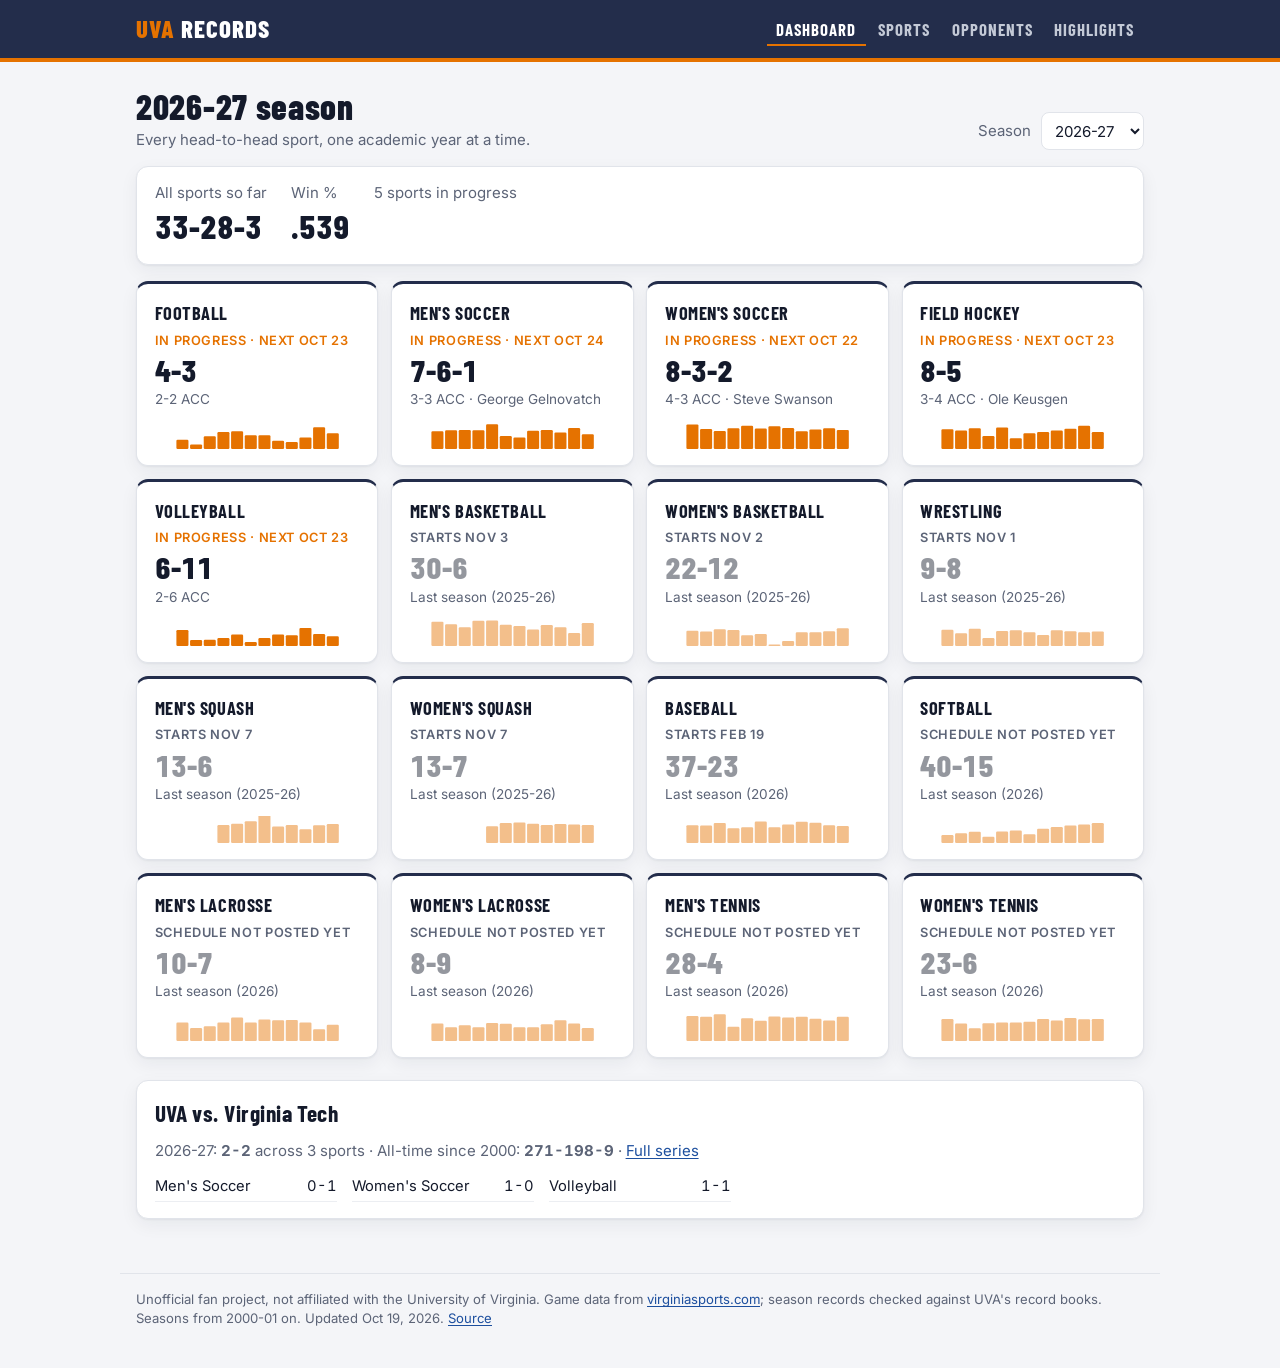
==== index.html @ dff59409 "feat(site): add dashboard, sport, opponent pages Static pages in the h2h pattern: no build step, han" ====
<!DOCTYPE html>
<html lang="en">
<head>
<meta charset="UTF-8">
<meta name="viewport" content="width=device-width, initial-scale=1">
<title>UVA Records</title>
<meta name="description" content="Every UVA head-to-head sport's record, season by season and game by game, since 2000-01.">
<link rel="preconnect" href="https://fonts.googleapis.com">
<link rel="preconnect" href="https://fonts.gstatic.com" crossorigin>
<link rel="stylesheet" href="https://fonts.googleapis.com/css2?family=Barlow+Condensed:wght@600;700;800&family=Inter:wght@400;500;600;700&display=swap">
<link rel="stylesheet" href="style.css">
</head>
<body>
<header class="topbar" id="topbar"></header>

<main class="wrap">
  <div class="page-head">
    <div>
      <h1 id="title">UVA Records</h1>
      <p class="sub" id="subtitle">Every head-to-head sport, one academic year at a time.</p>
    </div>
    <div class="controls">
      <label for="year" class="muted">Season</label>
      <select id="year"></select>
    </div>
  </div>

  <div id="content"><p class="skeleton">Loading&hellip;</p></div>
</main>

<footer id="footer"></footer>

<script src="common.js"></script>
<script>
renderChrome("index.html");
renderFooter();

async function init() {
  const content = document.getElementById("content");
  try {
    const [meta, seasons, opponents] = await Promise.all([loadMeta(), loadJSON("seasons.json"), loadJSON("opponents.json")]);
    const yearSel = document.getElementById("year");
    for (let y = meta.current; y >= 2000; y--) yearSel.add(new Option(academicLabel(y), y));
    const asked = Number(params().get("year"));
    yearSel.value = asked >= 2000 && asked <= meta.current ? asked : meta.current;
    yearSel.addEventListener("change", () => {
      history.replaceState(null, "", yearSel.value == meta.current ? "index.html" : `?year=${yearSel.value}`);
      render(meta, seasons, opponents, Number(yearSel.value));
    });
    render(meta, seasons, opponents, Number(yearSel.value));
  } catch (err) {
    showError(content, err);
  }
}

function render(meta, seasons, opponents, year) {
  const live = year === meta.current;
  document.getElementById("title").textContent = `${academicLabel(year)} season`;
  let total = { w: 0, l: 0, t: 0 }, inProgress = 0, marks = false;
  const cards = meta.sports.map(sport => {
    const rows = seasons[sport.slug] || [];
    const row = rows.find(r => r.start === year);
    const prev = rows.find(r => r.start === year - 1);
    // No row: either no team that year, or (this year) the schedule isn't posted yet.
    if (!row && !(live && prev)) return "";
    const href = `sport.html?s=${sport.slug}${row ? `&season=${encodeURIComponent(row.season)}` : ""}`;
    const started = row && (row.listed > 0 || games(row.record) > 0);
    if (!started) {
      // Not started yet: first game date, and last season's record, greyed out.
      return `<a class="card sport-card waiting" href="${href}">
        <span class="name">${esc(sport.name)}</span>
        <span class="state">${row && row.first ? `Starts ${fmtDate(row.first, false)}` : "Schedule not posted yet"}</span>
        <span class="rec num">${prev ? fmtRec(prev.record) : "&mdash;"}</span>
        <span class="meta">${prev ? `Last season (${esc(prev.season)})` : "First season"}</span>
        ${sparkline(rows, year - 1)}</a>`;
    }
    total = addRec(total, row.record);
    const going = live && row.upcoming > 0;
    if (going) inProgress++;
    if (row.status === "incomplete") marks = true;
    const state = going
      ? `<span class="state live">In progress${row.next ? ` &middot; next ${fmtDate(row.next, false)}` : ""}</span>`
      : `<span class="state">Final</span>`;
    const post = postText(row.post);
    return `<a class="card sport-card" href="${href}">
      <span class="name">${esc(sport.name)}</span>
      ${state}
      <span class="rec num">${fmtRec(row.record)}${seasonMark(row)}</span>
      <span class="meta">${games(row.conf) ? `${fmtRec(row.conf)} ACC` : ""}${row.coach ? ` &middot; ${esc(row.coach)}` : ""}</span>
      ${post ? `<span class="meta">${esc(post)}</span>` : ""}
      ${sparkline(rows, year)}</a>`;
  }).join("");

  const vt = opponents.find(o => o.slug === meta.rival_slug);
  const vtYear = (vt && vt.by_year && vt.by_year[year]) || {};
  let vtTotal = { w: 0, l: 0, t: 0 };
  const vtRows = Object.entries(vtYear).map(([slug, r]) => {
    vtTotal = addRec(vtTotal, r);
    return `<div><span>${esc(meta.bySlug[slug].name)}</span><span class="num">${fmtRec(r)}</span></div>`;
  }).join("");

  document.getElementById("content").innerHTML = `
    <div class="card total">
      <div><div class="muted">All sports${inProgress ? " so far" : ""}</div><div class="big num">${fmtRec(total)}</div></div>
      <div><div class="muted">Win %</div><div class="big num">${fmtPct(pctOf(total))}</div></div>
      ${inProgress ? `<div class="muted">${inProgress} sport${inProgress > 1 ? "s" : ""} in progress</div>` : ""}
    </div>
    <div class="grid">${cards}</div>
    ${marks ? `<div class="footnotes"><p>&dagger; UVA's site is missing games for this season. The record shown is official; the game list is partial.</p></div>` : ""}
    <section class="section card">
      <h2>UVA vs. Virginia Tech</h2>
      <p class="sub">${vtRows ? `${academicLabel(year)}: <strong class="num">${fmtRec(vtTotal)}</strong> across ${Object.keys(vtYear).length} sport${Object.keys(vtYear).length > 1 ? "s" : ""}` : `No games against Virginia Tech yet in ${academicLabel(year)}.`}
        &middot; All-time since 2000: <strong class="num">${fmtRec(vt.record)}</strong>
        &middot; <a href="opponents.html?o=${meta.rival_slug}">Full series</a></p>
      ${vtRows ? `<div class="rival">${vtRows}</div>` : ""}
    </section>`;
}

init();
</script>
</body>
</html>
---- style.css ----
/* Shared styles for every page. UVA navy and orange on a light layout, with a
   dark theme chosen from the system setting. */

:root {
  color-scheme: light dark;
  --bg: #f4f5f8;
  --surface: #ffffff;
  --surface-2: #f7f8fa;
  --fg: #141a2b;
  --muted: #5c6477;
  --faint: #8a91a1;
  --border: #e1e4ea;
  --grid: #eceef2;
  --shadow: 0 1px 2px rgba(20, 26, 43, .05), 0 6px 18px rgba(20, 26, 43, .06);
  --navy: #232d4b;
  --orange: #e57200;
  --chart: #e57200;        /* validated: OKLCH L in band, >= 3:1 on the surface */
  --link: #1d4f9e;
  --win: #1d7a48;
  --loss: #b42318;
  --tie: #6b7280;
  --display: "Barlow Condensed", "Arial Narrow", "Helvetica Neue", sans-serif;
  --body: "Inter", -apple-system, BlinkMacSystemFont, "Segoe UI", Roboto, sans-serif;
  --radius: 12px;
}

@media (prefers-color-scheme: dark) {
  :root {
    --bg: #0d111c;
    --surface: #161b29;
    --surface-2: #1b2132;
    --fg: #e8ebf2;
    --muted: #a0a8b9;
    --faint: #737b8d;
    --border: #2a3144;
    --grid: #232a3b;
    --shadow: 0 1px 2px rgba(0, 0, 0, .4), 0 8px 22px rgba(0, 0, 0, .35);
    --chart: #e06e00;      /* re-stepped for the dark surface, validated separately */
    --link: #f5a04a;
    --win: #4cc38a;
    --loss: #ff7a6b;
    --tie: #9aa1ae;
  }
}

* { box-sizing: border-box; }
[hidden] { display: none !important; }
html { -webkit-text-size-adjust: 100%; }
body {
  margin: 0;
  background: var(--bg);
  color: var(--fg);
  font-family: var(--body);
  font-size: 15px;
  line-height: 1.45;
}
a { color: var(--link); text-underline-offset: 2px; }
.wrap { max-width: 1040px; margin: 0 auto; padding: 0 16px; }
.num { font-variant-numeric: tabular-nums; }
.muted { color: var(--muted); }

/* ---- Top bar ---- */
.topbar { background: var(--navy); border-bottom: 4px solid var(--orange); }
.topbar .wrap { display: flex; align-items: center; justify-content: space-between; gap: 1rem; min-height: 58px; flex-wrap: wrap; }
.wordmark {
  font-family: var(--display);
  font-weight: 800;
  font-size: 1.55rem;
  letter-spacing: .04em;
  text-transform: uppercase;
  color: #fff;
  text-decoration: none;
}
.wordmark span { color: var(--orange); }
.tabs { display: flex; gap: .15rem; flex-wrap: wrap; }
.tabs a {
  font-family: var(--display);
  font-weight: 700;
  font-size: 1.05rem;
  letter-spacing: .06em;
  text-transform: uppercase;
  color: #c3c9d6;
  text-decoration: none;
  padding: .3rem .6rem;
  border-radius: 8px;
}
.tabs a:hover { color: #fff; background: rgba(255, 255, 255, .08); }
.tabs a[aria-current="page"] { color: #fff; box-shadow: inset 0 -2px 0 var(--orange); border-radius: 0; }

/* ---- Page header ---- */
.page-head { display: flex; align-items: flex-end; justify-content: space-between; gap: 1rem; flex-wrap: wrap; margin: 1.6rem 0 1rem; }
h1, h2, h3 { font-family: var(--display); letter-spacing: .02em; margin: 0; }
h1 { font-size: 2.2rem; font-weight: 800; line-height: 1.05; }
h2 { font-size: 1.45rem; font-weight: 700; }
h3 { font-size: 1.15rem; font-weight: 700; }
.sub { color: var(--muted); margin: .25rem 0 0; }
.controls { display: flex; gap: .6rem; align-items: center; flex-wrap: wrap; }
select, input[type="search"] {
  font: inherit;
  color: var(--fg);
  background: var(--surface);
  border: 1px solid var(--border);
  border-radius: 8px;
  padding: .45rem .6rem;
  min-height: 38px;
}
input[type="search"] { width: min(100%, 320px); }
label.check { display: inline-flex; gap: .4rem; align-items: center; color: var(--muted); font-size: .9rem; }

/* ---- Cards ---- */
.card {
  background: var(--surface);
  border: 1px solid var(--border);
  border-radius: var(--radius);
  box-shadow: var(--shadow);
  padding: 1rem 1.1rem;
}
.section { margin: 1.4rem 0; }
.section > h2 { margin-bottom: .6rem; }

.total {
  display: flex; gap: 1.5rem; align-items: baseline; flex-wrap: wrap;
  padding: .9rem 1.1rem; margin-bottom: 1rem;
}
.total .big { font-family: var(--display); font-size: 2rem; font-weight: 800; }

/* ---- Dashboard sport cards ---- */
.grid { display: grid; grid-template-columns: repeat(auto-fill, minmax(230px, 1fr)); gap: .8rem; }
.sport-card { display: flex; flex-direction: column; gap: .3rem; text-decoration: none; color: inherit; border-top: 3px solid var(--navy); }
.sport-card:hover { border-color: var(--orange); }
.sport-card .name { font-family: var(--display); font-weight: 700; font-size: 1.15rem; letter-spacing: .03em; text-transform: uppercase; }
.sport-card .rec { font-family: var(--display); font-weight: 800; font-size: 1.9rem; line-height: 1; }
.sport-card .meta { color: var(--muted); font-size: .85rem; }
.sport-card .state { font-size: .8rem; font-weight: 600; color: var(--muted); text-transform: uppercase; letter-spacing: .05em; }
.sport-card .state.live { color: var(--orange); }
.sport-card.waiting .rec, .sport-card.waiting .spark { opacity: .45; }
.spark { display: block; margin-top: auto; padding-top: .4rem; }
.spark rect { fill: var(--chart); }
.spark rect.dim { fill: var(--faint); opacity: .45; }

/* ---- Rivalry panel ---- */
.rival { display: grid; grid-template-columns: repeat(auto-fill, minmax(150px, 1fr)); gap: .4rem .9rem; margin-top: .6rem; }
.rival div { display: flex; justify-content: space-between; gap: .5rem; border-bottom: 1px solid var(--grid); padding: .25rem 0; font-size: .92rem; }

/* ---- Tables ---- */
.table-wrap { overflow-x: auto; -webkit-overflow-scrolling: touch; }
table { width: 100%; border-collapse: collapse; font-size: .92rem; }
th, td { text-align: left; padding: .45rem .55rem; border-bottom: 1px solid var(--grid); white-space: nowrap; }
th { font-size: .75rem; text-transform: uppercase; letter-spacing: .06em; color: var(--muted); font-weight: 600; }
td.wrap-ok { white-space: normal; min-width: 10rem; }
tr.season-row { cursor: pointer; }
tr.season-row:hover td { background: var(--surface-2); }
tr.season-row td:first-child::before { content: "\25B8"; display: inline-block; width: 1rem; color: var(--faint); }
tr.season-row.open td:first-child::before { content: "\25BE"; color: var(--orange); }
tr.season-row:focus-visible { outline: 2px solid var(--orange); outline-offset: -2px; }
tr.games-row > td { padding: 0 0 .8rem 1rem; background: var(--surface-2); white-space: normal; }
tr.games-row table { font-size: .87rem; }
tr.hl td { background: rgba(229, 114, 0, .09); }
.res { font-weight: 700; display: inline-block; min-width: 1.1rem; }
.res.W { color: var(--win); }
.res.L { color: var(--loss); }
.res.T { color: var(--tie); }
.tag { display: inline-block; font-size: .72rem; font-weight: 600; padding: .05rem .4rem; border-radius: 999px; background: var(--surface-2); border: 1px solid var(--border); color: var(--muted); margin-left: .3rem; }
.tag.post { color: var(--orange); border-color: rgba(229, 114, 0, .45); }
.exh td { color: var(--faint); }
.mark { color: var(--orange); font-weight: 700; margin-left: .15rem; }
.footnotes { color: var(--muted); font-size: .85rem; margin: .6rem 0 0; }
.footnotes p { margin: .2rem 0; }
.note-box { border-left: 3px solid var(--orange); padding: .5rem .8rem; background: var(--surface); color: var(--muted); font-size: .9rem; margin: .8rem 0; border-radius: 0 8px 8px 0; }

/* ---- Charts ---- */
.chart { width: 100%; height: auto; display: block; }
.chart .grid line { stroke: var(--grid); stroke-width: 1; }
.chart .axis text { fill: var(--muted); font-size: 11px; font-family: var(--body); }
.chart .bar { fill: var(--chart); cursor: pointer; }
.chart .bar.part { fill: var(--faint); }
.chart a:focus-visible .bar, .chart .bar:hover { fill: var(--navy); }
@media (prefers-color-scheme: dark) { .chart a:focus-visible .bar, .chart .bar:hover { fill: var(--link); } }
.chart .half { stroke: var(--faint); stroke-width: 1; }

/* ---- Highlights ---- */
.hl-grid { display: grid; grid-template-columns: repeat(auto-fill, minmax(300px, 1fr)); gap: .8rem; }
.hl-grid ol { margin: .4rem 0 0; padding-left: 1.3rem; }
.hl-grid li { margin: .2rem 0; }

/* ---- Footer ---- */
footer { color: var(--muted); font-size: .82rem; padding: 2rem 0 2.5rem; }
footer .wrap { border-top: 1px solid var(--border); padding-top: 1rem; }

.skeleton { color: var(--faint); padding: 2rem 0; }
.error { color: var(--loss); }

@media (max-width: 560px) {
  h1 { font-size: 1.8rem; }
  .sport-card .rec { font-size: 1.6rem; }
  th, td { padding: .4rem .4rem; }
  .hide-sm { display: none; }
}
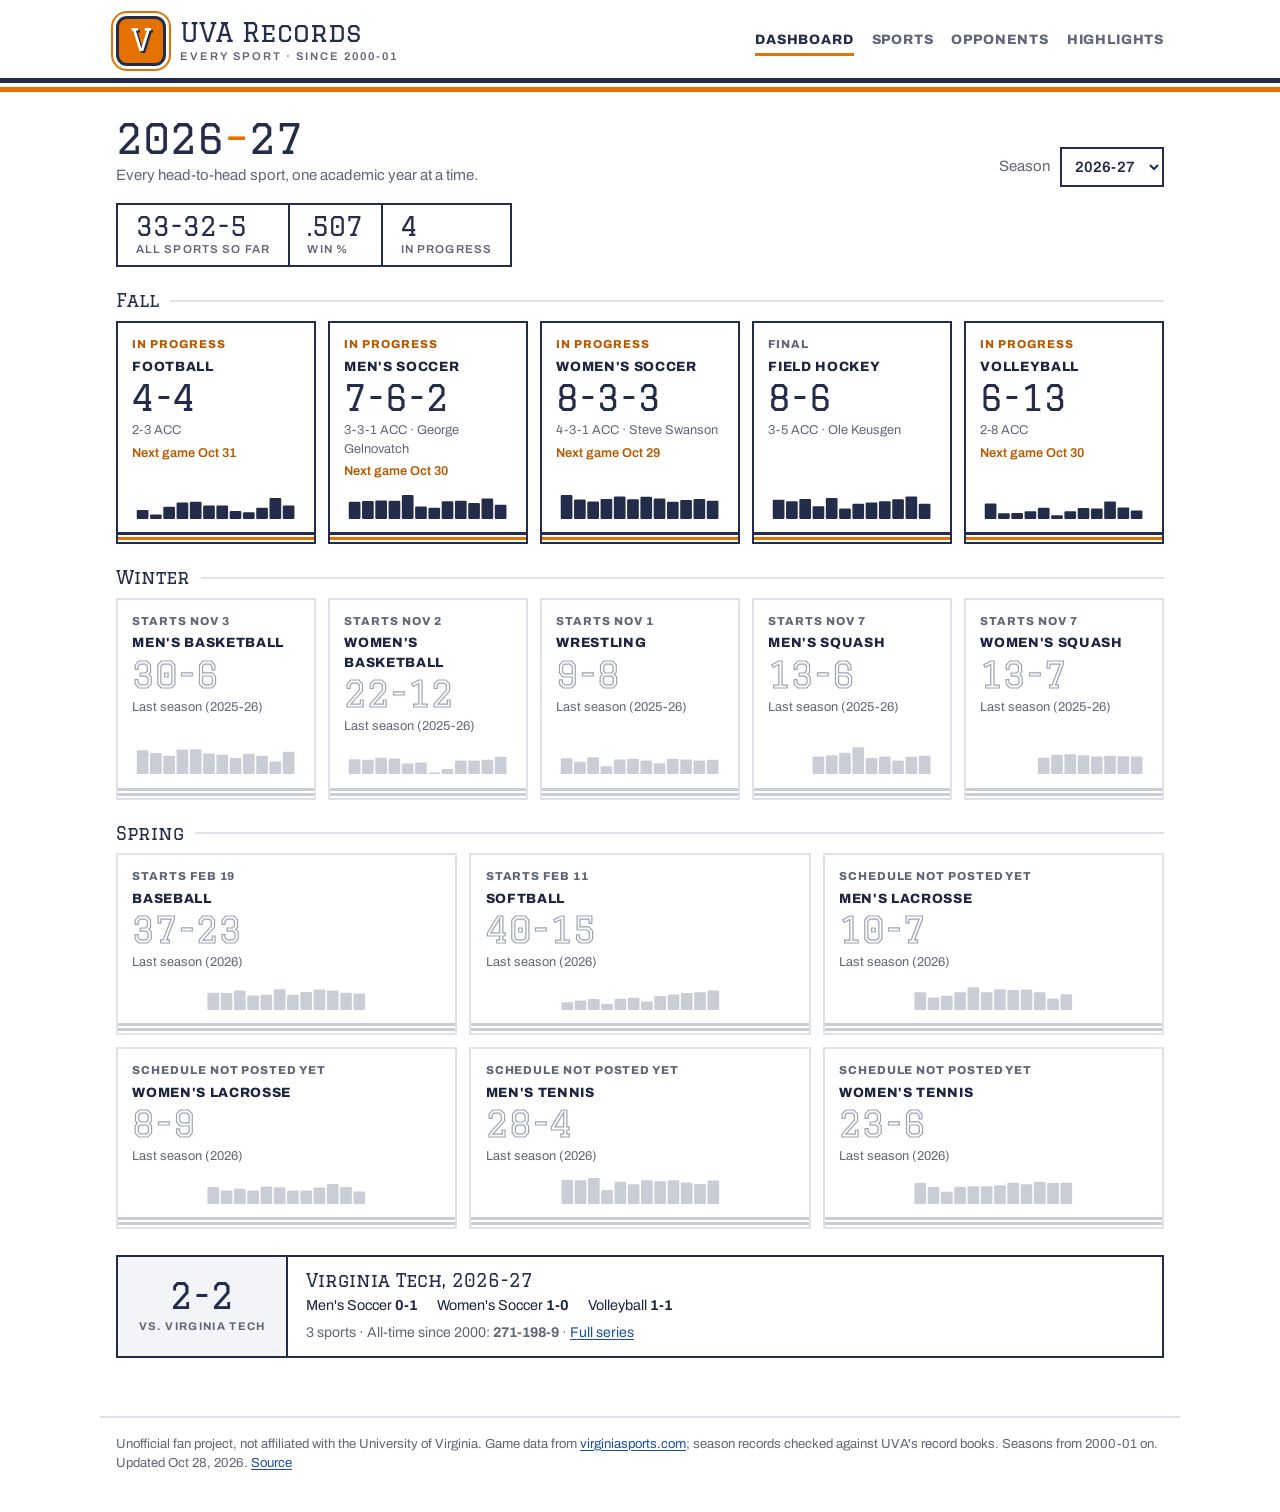
==== commit 8dcec11d: "feat(site): redo the look as varsity The site was a near-copy of the h2h/te-tracker template. Rudy p" ====
--- a/index.html
+++ b/index.html
@@ -7,7 +7,7 @@
 <meta name="description" content="Every UVA head-to-head sport's record, season by season and game by game, since 2000-01.">
 <link rel="preconnect" href="https://fonts.googleapis.com">
 <link rel="preconnect" href="https://fonts.gstatic.com" crossorigin>
-<link rel="stylesheet" href="https://fonts.googleapis.com/css2?family=Barlow+Condensed:wght@600;700;800&family=Inter:wght@400;500;600;700&display=swap">
+<link rel="stylesheet" href="https://fonts.googleapis.com/css2?family=Archivo:wght@400;600;700;800&family=Graduate&display=swap">
 <link rel="stylesheet" href="style.css">
 </head>
 <body>
@@ -55,9 +55,9 @@
 
 function render(meta, seasons, opponents, year) {
   const live = year === meta.current;
-  document.getElementById("title").textContent = `${academicLabel(year)} season`;
+  document.getElementById("title").innerHTML = `${year}<span class="dash">&ndash;</span>${String(year + 1).slice(2)}`;
   let total = { w: 0, l: 0, t: 0 }, inProgress = 0, marks = false;
-  const cards = meta.sports.map(sport => {
+  const card = sport => {
     const rows = seasons[sport.slug] || [];
     const row = rows.find(r => r.start === year);
     const prev = rows.find(r => r.start === year - 1);
@@ -66,29 +66,38 @@
     const href = `sport.html?s=${sport.slug}${row ? `&season=${encodeURIComponent(row.season)}` : ""}`;
     const started = row && (row.listed > 0 || games(row.record) > 0);
     if (!started) {
-      // Not started yet: first game date, and last season's record, greyed out.
-      return `<a class="card sport-card waiting" href="${href}">
+      // Not started yet: first game date, and last season's record in outline.
+      return `<a class="sport-card waiting" href="${href}">
+        <span class="state">${row && row.first ? `Starts ${fmtDate(row.first, false)}` : "Schedule not posted yet"}</span>
         <span class="name">${esc(sport.name)}</span>
-        <span class="state">${row && row.first ? `Starts ${fmtDate(row.first, false)}` : "Schedule not posted yet"}</span>
         <span class="rec num">${prev ? fmtRec(prev.record) : "&mdash;"}</span>
         <span class="meta">${prev ? `Last season (${esc(prev.season)})` : "First season"}</span>
-        ${sparkline(rows, year - 1)}</a>`;
+        ${sparkline(rows, year - 1)}<span class="cuff"></span></a>`;
     }
     total = addRec(total, row.record);
     const going = live && row.upcoming > 0;
     if (going) inProgress++;
     if (row.status === "incomplete") marks = true;
-    const state = going
-      ? `<span class="state live">In progress${row.next ? ` &middot; next ${fmtDate(row.next, false)}` : ""}</span>`
-      : `<span class="state">Final</span>`;
+    // The next game goes under the record, so the status line stays one line and
+    // records line up across a row.
+    const state = going ? '<span class="state live">In progress</span>' : '<span class="state">Final</span>';
     const post = postText(row.post);
-    return `<a class="card sport-card" href="${href}">
+    return `<a class="sport-card" href="${href}">
+      ${state}
       <span class="name">${esc(sport.name)}</span>
-      ${state}
       <span class="rec num">${fmtRec(row.record)}${seasonMark(row)}</span>
-      <span class="meta">${games(row.conf) ? `${fmtRec(row.conf)} ACC` : ""}${row.coach ? ` &middot; ${esc(row.coach)}` : ""}</span>
+      <span class="meta">${games(row.conf) ? `${fmtRec(row.conf)} ACC` : ""}${row.coach ? `${games(row.conf) ? " &middot; " : ""}${esc(row.coach)}` : ""}</span>
       ${post ? `<span class="meta">${esc(post)}</span>` : ""}
-      ${sparkline(rows, year)}</a>`;
+      ${going && row.next ? `<span class="meta next">Next game ${fmtDate(row.next, false)}</span>` : ""}
+      ${sparkline(rows, year)}<span class="cuff"></span></a>`;
+  };
+  // Grouped by when each sport plays, in the order sports.json lists them.
+  const groups = ["fall", "winter", "spring"].map(term => {
+    const cards = meta.sports.filter(s => s.term === term).map(card).filter(Boolean);
+    // Columns that the tiles fill evenly, so no tile sits alone on a row: five
+    // across for five, three for six.
+    const cols = cards.length <= 5 ? cards.length : cards.length % 3 === 0 ? 3 : 4;
+    return cards.length ? `<h2 class="term">${term[0].toUpperCase() + term.slice(1)}</h2><div class="grid" style="--cols:${cols}">${cards.join("")}</div>` : "";
   }).join("");
 
   const vt = opponents.find(o => o.slug === meta.rival_slug);
@@ -96,23 +105,26 @@
   let vtTotal = { w: 0, l: 0, t: 0 };
   const vtRows = Object.entries(vtYear).map(([slug, r]) => {
     vtTotal = addRec(vtTotal, r);
-    return `<div><span>${esc(meta.bySlug[slug].name)}</span><span class="num">${fmtRec(r)}</span></div>`;
+    return `<span>${esc(meta.bySlug[slug].name)} <b class="num">${fmtRec(r)}</b></span>`;
   }).join("");
+  const nSports = Object.keys(vtYear).length;
 
   document.getElementById("content").innerHTML = `
-    <div class="card total">
-      <div><div class="muted">All sports${inProgress ? " so far" : ""}</div><div class="big num">${fmtRec(total)}</div></div>
-      <div><div class="muted">Win %</div><div class="big num">${fmtPct(pctOf(total))}</div></div>
-      ${inProgress ? `<div class="muted">${inProgress} sport${inProgress > 1 ? "s" : ""} in progress</div>` : ""}
+    <div class="scorebox num">
+      <div><b>${fmtRec(total)}</b><span>All sports${inProgress ? " so far" : ""}</span></div>
+      <div><b>${fmtPct(pctOf(total)) || "&mdash;"}</b><span>Win %</span></div>
+      ${inProgress ? `<div><b>${inProgress}</b><span>In progress</span></div>` : ""}
     </div>
-    <div class="grid">${cards}</div>
+    ${groups}
     ${marks ? `<div class="footnotes"><p>&dagger; UVA's site is missing games for this season. The record shown is official; the game list is partial.</p></div>` : ""}
-    <section class="section card">
-      <h2>UVA vs. Virginia Tech</h2>
-      <p class="sub">${vtRows ? `${academicLabel(year)}: <strong class="num">${fmtRec(vtTotal)}</strong> across ${Object.keys(vtYear).length} sport${Object.keys(vtYear).length > 1 ? "s" : ""}` : `No games against Virginia Tech yet in ${academicLabel(year)}.`}
-        &middot; All-time since 2000: <strong class="num">${fmtRec(vt.record)}</strong>
-        &middot; <a href="opponents.html?o=${meta.rival_slug}">Full series</a></p>
-      ${vtRows ? `<div class="rival">${vtRows}</div>` : ""}
+    <section class="rival">
+      <div class="score"><b class="num">${vtRows ? fmtRec(vtTotal) : "&mdash;"}</b><span>vs. Virginia Tech</span></div>
+      <div class="info">
+        <h2>Virginia Tech, ${academicLabel(year)}</h2>
+        ${vtRows ? `<div class="list">${vtRows}</div>` : `<p>No games against Virginia Tech yet in ${academicLabel(year)}.</p>`}
+        <p>${vtRows ? `${nSports} sport${nSports > 1 ? "s" : ""} &middot; ` : ""}All-time since 2000: <b class="num">${fmtRec(vt.record)}</b>
+          &middot; <a href="opponents.html?o=${meta.rival_slug}">Full series</a></p>
+      </div>
     </section>`;
 }
 
--- a/style.css
+++ b/style.css
@@ -1,41 +1,54 @@
-/* Shared styles for every page. UVA navy and orange on a light layout, with a
-   dark theme chosen from the system setting. */
+/* Shared styles for every page. "Varsity": the letter sweater. Collegiate slab
+   numerals, square 2px navy frames and the navy-white-orange sweater stripe,
+   on white, with a dark theme chosen from the system setting. Built fresh
+   rather than from the h2h template so the apps don't all look alike. */
 
 :root {
   color-scheme: light dark;
-  --bg: #f4f5f8;
-  --surface: #ffffff;
-  --surface-2: #f7f8fa;
-  --fg: #141a2b;
-  --muted: #5c6477;
+  --bg: #ffffff;
+  --chalk: #f3f4f7;          /* alternate rows, quiet panels */
+  --fg: #1b2440;
+  --head: #232d4b;           /* headings and big numerals */
+  --muted: #5f6678;
   --faint: #8a91a1;
-  --border: #e1e4ea;
-  --grid: #eceef2;
-  --shadow: 0 1px 2px rgba(20, 26, 43, .05), 0 6px 18px rgba(20, 26, 43, .06);
+  --line: #dfe2e8;           /* hairlines */
+  --frame: #232d4b;          /* the 2px borders around tiles and panels */
+  --frame-soft: #dfe2e8;     /* tiles for teams that haven't started */
   --navy: #232d4b;
   --orange: #e57200;
-  --chart: #e57200;        /* validated: OKLCH L in band, >= 3:1 on the surface */
+  --orange-text: #b85a00;    /* orange that passes 4.5:1 for small text on white */
+  --stripe: #232d4b;         /* the outer sweater stripe */
+  --thead-bg: #232d4b;
+  --thead-fg: #ffffff;
+  --bar: #232d4b;
+  --bar-part: #c9cdd6;
+  --outline: #9aa1b2;        /* outlined numerals for last season */
   --link: #1d4f9e;
   --win: #1d7a48;
   --loss: #b42318;
   --tie: #6b7280;
-  --display: "Barlow Condensed", "Arial Narrow", "Helvetica Neue", sans-serif;
-  --body: "Inter", -apple-system, BlinkMacSystemFont, "Segoe UI", Roboto, sans-serif;
-  --radius: 12px;
+  --display: "Graduate", "Rockwell", "Roboto Slab", Georgia, serif;
+  --body: "Archivo", -apple-system, BlinkMacSystemFont, "Segoe UI", Roboto, sans-serif;
 }
 
 @media (prefers-color-scheme: dark) {
   :root {
-    --bg: #0d111c;
-    --surface: #161b29;
-    --surface-2: #1b2132;
+    --bg: #0e1322;
+    --chalk: #161d32;
     --fg: #e8ebf2;
+    --head: #f1f3f8;
     --muted: #a0a8b9;
     --faint: #737b8d;
-    --border: #2a3144;
-    --grid: #232a3b;
-    --shadow: 0 1px 2px rgba(0, 0, 0, .4), 0 8px 22px rgba(0, 0, 0, .35);
-    --chart: #e06e00;      /* re-stepped for the dark surface, validated separately */
+    --line: #262e46;
+    --frame: #56638a;
+    --frame-soft: #262e46;
+    --orange-text: #f5a04a;
+    --stripe: #e8ebf2;
+    --thead-bg: #232d4b;
+    --thead-fg: #ffffff;
+    --bar: #8fa3d6;
+    --bar-part: #48516d;
+    --outline: #6d7590;
     --link: #f5a04a;
     --win: #4cc38a;
     --loss: #ff7a6b;
@@ -55,144 +68,212 @@
   line-height: 1.45;
 }
 a { color: var(--link); text-underline-offset: 2px; }
-.wrap { max-width: 1040px; margin: 0 auto; padding: 0 16px; }
+.wrap { max-width: 1080px; margin: 0 auto; padding: 0 16px; }
 .num { font-variant-numeric: tabular-nums; }
 .muted { color: var(--muted); }
 
-/* ---- Top bar ---- */
-.topbar { background: var(--navy); border-bottom: 4px solid var(--orange); }
-.topbar .wrap { display: flex; align-items: center; justify-content: space-between; gap: 1rem; min-height: 58px; flex-wrap: wrap; }
-.wordmark {
+/* ---- Header: chenille patch, wordmark, tabs, then the sweater stripe ---- */
+.topbar .wrap { display: flex; align-items: center; gap: 14px; padding-top: 16px; padding-bottom: 12px; flex-wrap: wrap; }
+.brand { display: flex; align-items: center; gap: 14px; text-decoration: none; }
+.patch {
+  width: 50px; height: 50px; flex: none;
+  display: grid; place-items: center;
+  border-radius: 11px;
+  background: var(--orange);
+  border: 3px solid var(--navy);
+  box-shadow: 0 0 0 3px var(--bg), 0 0 0 5px var(--orange);
   font-family: var(--display);
+  font-size: 1.85rem;
+  line-height: 1;
+  color: #fff;
+  text-shadow: 2px 2px 0 var(--navy);
+}
+.wordmark { font-family: var(--display); font-size: 1.6rem; line-height: 1; color: var(--head); }
+.wordmark small { display: block; font-family: var(--body); font-size: .7rem; font-weight: 600; letter-spacing: .18em; color: var(--muted); margin-top: 5px; }
+.tabs { margin-left: auto; display: flex; gap: 4px 18px; flex-wrap: wrap; }
+.tabs a {
+  color: var(--muted);
+  text-decoration: none;
   font-weight: 800;
-  font-size: 1.55rem;
-  letter-spacing: .04em;
-  text-transform: uppercase;
-  color: #fff;
-  text-decoration: none;
-}
-.wordmark span { color: var(--orange); }
-.tabs { display: flex; gap: .15rem; flex-wrap: wrap; }
-.tabs a {
-  font-family: var(--display);
-  font-weight: 700;
-  font-size: 1.05rem;
+  font-size: .85rem;
   letter-spacing: .06em;
   text-transform: uppercase;
-  color: #c3c9d6;
-  text-decoration: none;
-  padding: .3rem .6rem;
-  border-radius: 8px;
-}
-.tabs a:hover { color: #fff; background: rgba(255, 255, 255, .08); }
-.tabs a[aria-current="page"] { color: #fff; box-shadow: inset 0 -2px 0 var(--orange); border-radius: 0; }
+  padding: 4px 0;
+  border-bottom: 3px solid transparent;
+}
+.tabs a:hover { color: var(--head); }
+.tabs a[aria-current="page"] { color: var(--head); border-bottom-color: var(--orange); }
+.tabs a:focus-visible, .brand:focus-visible { outline: 2px solid var(--orange); outline-offset: 3px; }
+.stripes {
+  height: 14px;
+  background: linear-gradient(var(--stripe) 0 5px, var(--bg) 5px 9px, var(--orange) 9px 14px);
+}
 
 /* ---- Page header ---- */
 .page-head { display: flex; align-items: flex-end; justify-content: space-between; gap: 1rem; flex-wrap: wrap; margin: 1.6rem 0 1rem; }
-h1, h2, h3 { font-family: var(--display); letter-spacing: .02em; margin: 0; }
-h1 { font-size: 2.2rem; font-weight: 800; line-height: 1.05; }
-h2 { font-size: 1.45rem; font-weight: 700; }
-h3 { font-size: 1.15rem; font-weight: 700; }
-.sub { color: var(--muted); margin: .25rem 0 0; }
+h1, h2, h3 { font-family: var(--display); font-weight: 400; color: var(--head); margin: 0; text-wrap: balance; }
+h1 { font-size: 2.6rem; line-height: 1; }
+h1 .dash { color: var(--orange); }
+h2 { font-size: 1.45rem; line-height: 1.1; }
+h3 { font-size: 1.12rem; line-height: 1.15; }
+.sub { color: var(--muted); margin: .35rem 0 0; }
 .controls { display: flex; gap: .6rem; align-items: center; flex-wrap: wrap; }
 select, input[type="search"] {
   font: inherit;
-  color: var(--fg);
-  background: var(--surface);
-  border: 1px solid var(--border);
-  border-radius: 8px;
-  padding: .45rem .6rem;
-  min-height: 38px;
-}
-input[type="search"] { width: min(100%, 320px); }
+  font-weight: 600;
+  color: var(--head);
+  background: var(--bg);
+  border: 2px solid var(--frame);
+  border-radius: 0;
+  padding: .4rem .6rem;
+  min-height: 40px;
+}
+input[type="search"] { width: min(100%, 320px); font-weight: 400; }
+select:focus-visible, input:focus-visible { outline: 2px solid var(--orange); outline-offset: 2px; }
 label.check { display: inline-flex; gap: .4rem; align-items: center; color: var(--muted); font-size: .9rem; }
 
-/* ---- Cards ---- */
+/* ---- Panels: square, framed, no shadow ---- */
 .card {
-  background: var(--surface);
-  border: 1px solid var(--border);
-  border-radius: var(--radius);
-  box-shadow: var(--shadow);
-  padding: 1rem 1.1rem;
+  background: var(--bg);
+  border: 2px solid var(--frame);
+  padding: 1rem 1.15rem;
 }
 .section { margin: 1.4rem 0; }
-.section > h2 { margin-bottom: .6rem; }
-
-.total {
-  display: flex; gap: 1.5rem; align-items: baseline; flex-wrap: wrap;
-  padding: .9rem 1.1rem; margin-bottom: 1rem;
-}
-.total .big { font-family: var(--display); font-size: 2rem; font-weight: 800; }
-
-/* ---- Dashboard sport cards ---- */
-.grid { display: grid; grid-template-columns: repeat(auto-fill, minmax(230px, 1fr)); gap: .8rem; }
-.sport-card { display: flex; flex-direction: column; gap: .3rem; text-decoration: none; color: inherit; border-top: 3px solid var(--navy); }
+.card > h2, .card > h3 { margin-bottom: .5rem; }
+
+/* ---- Scorebox: the season's totals ---- */
+.scorebox { display: flex; flex-wrap: wrap; width: fit-content; max-width: 100%; border: 2px solid var(--frame); margin: 0 0 .4rem; }
+.scorebox > div { display: grid; padding: .5rem 1.1rem; border-right: 2px solid var(--frame); }
+.scorebox > div:last-child { border-right: 0; }
+.scorebox b { font-family: var(--display); font-weight: 400; font-size: 1.6rem; line-height: 1.1; color: var(--head); }
+.scorebox span { font-size: .72rem; font-weight: 600; letter-spacing: .1em; text-transform: uppercase; color: var(--muted); }
+
+/* ---- Dashboard: tiles grouped by term ---- */
+.term { font-family: var(--display); font-size: 1.1rem; color: var(--head); margin: 1.5rem 0 .65rem; display: flex; align-items: center; gap: .7rem; }
+.term::after { content: ""; flex: 1; height: 2px; background: var(--line); }
+.grid { display: grid; grid-template-columns: repeat(var(--cols, 4), minmax(0, 1fr)); gap: 12px; }
+.sport-card {
+  display: flex; flex-direction: column; gap: .25rem;
+  border: 2px solid var(--frame);
+  padding: .8rem .9rem 0;
+  text-decoration: none;
+  color: inherit;
+  background: var(--bg);
+}
 .sport-card:hover { border-color: var(--orange); }
-.sport-card .name { font-family: var(--display); font-weight: 700; font-size: 1.15rem; letter-spacing: .03em; text-transform: uppercase; }
-.sport-card .rec { font-family: var(--display); font-weight: 800; font-size: 1.9rem; line-height: 1; }
-.sport-card .meta { color: var(--muted); font-size: .85rem; }
-.sport-card .state { font-size: .8rem; font-weight: 600; color: var(--muted); text-transform: uppercase; letter-spacing: .05em; }
-.sport-card .state.live { color: var(--orange); }
-.sport-card.waiting .rec, .sport-card.waiting .spark { opacity: .45; }
-.spark { display: block; margin-top: auto; padding-top: .4rem; }
-.spark rect { fill: var(--chart); }
-.spark rect.dim { fill: var(--faint); opacity: .45; }
-
-/* ---- Rivalry panel ---- */
-.rival { display: grid; grid-template-columns: repeat(auto-fill, minmax(150px, 1fr)); gap: .4rem .9rem; margin-top: .6rem; }
-.rival div { display: flex; justify-content: space-between; gap: .5rem; border-bottom: 1px solid var(--grid); padding: .25rem 0; font-size: .92rem; }
+.sport-card:focus-visible { outline: 2px solid var(--orange); outline-offset: 2px; }
+.sport-card .state { font-size: .72rem; font-weight: 800; letter-spacing: .08em; text-transform: uppercase; color: var(--muted); }
+.sport-card .state.live { color: var(--orange-text); }
+.sport-card .name { font-weight: 800; font-size: .84rem; letter-spacing: .05em; text-transform: uppercase; }
+.sport-card .rec { font-family: var(--display); font-size: 2.2rem; line-height: 1.05; color: var(--head); }
+.sport-card .meta { color: var(--muted); font-size: .8rem; }
+.sport-card .meta.next { color: var(--orange-text); font-weight: 600; }
+.sport-card .cuff {
+  display: block;
+  margin: .6rem -.9rem 0;
+  height: 10px;
+  background: linear-gradient(var(--stripe) 0 3px, var(--bg) 3px 5px, var(--orange) 5px 8px, var(--bg) 8px);
+}
+.sport-card.waiting { border-color: var(--frame-soft); }
+.sport-card.waiting:hover { border-color: var(--orange); }
+.sport-card.waiting .rec { color: transparent; -webkit-text-stroke: 1.2px var(--outline); }
+.sport-card.waiting .cuff { background: linear-gradient(var(--bar-part) 0 3px, var(--bg) 3px 5px, var(--bar-part) 5px 8px, var(--bg) 8px); }
+.spark { display: block; margin-top: auto; padding-top: .45rem; }
+.spark rect { fill: var(--bar); }
+.sport-card.waiting .spark rect { fill: var(--bar-part); }
+
+/* ---- Virginia Tech panel ---- */
+.rival { display: grid; grid-template-columns: auto minmax(0, 1fr); border: 2px solid var(--frame); margin: 1.6rem 0; }
+.rival .score { display: grid; justify-items: center; align-content: center; padding: .9rem 1.3rem; background: var(--chalk); border-right: 2px solid var(--frame); }
+.rival .score b { font-family: var(--display); font-weight: 400; font-size: 2.2rem; line-height: 1; color: var(--head); }
+.rival .score span { font-size: .7rem; font-weight: 700; letter-spacing: .12em; text-transform: uppercase; color: var(--muted); margin-top: .3rem; }
+.rival .info { padding: .8rem 1.1rem; }
+.rival .list { display: flex; flex-wrap: wrap; gap: .2rem 1.2rem; font-size: .9rem; margin-top: .3rem; }
+.rival h2 { font-size: 1.15rem; }
+.rival p { margin: .45rem 0 0; font-size: .88rem; color: var(--muted); }
 
 /* ---- Tables ---- */
 .table-wrap { overflow-x: auto; -webkit-overflow-scrolling: touch; }
 table { width: 100%; border-collapse: collapse; font-size: .92rem; }
-th, td { text-align: left; padding: .45rem .55rem; border-bottom: 1px solid var(--grid); white-space: nowrap; }
-th { font-size: .75rem; text-transform: uppercase; letter-spacing: .06em; color: var(--muted); font-weight: 600; }
+th, td { text-align: left; padding: .5rem .6rem; border-bottom: 1px solid var(--line); white-space: nowrap; }
+th { background: var(--thead-bg); color: var(--thead-fg); font-size: .72rem; font-weight: 700; letter-spacing: .08em; text-transform: uppercase; border-bottom: 0; }
+tbody tr:nth-child(even) > td { background: var(--chalk); }
 td.wrap-ok { white-space: normal; min-width: 10rem; }
 tr.season-row { cursor: pointer; }
-tr.season-row:hover td { background: var(--surface-2); }
+tr.season-row:hover > td { background: var(--line); }
 tr.season-row td:first-child::before { content: "\25B8"; display: inline-block; width: 1rem; color: var(--faint); }
+tr.season-row.open > td { background: var(--chalk); }
 tr.season-row.open td:first-child::before { content: "\25BE"; color: var(--orange); }
 tr.season-row:focus-visible { outline: 2px solid var(--orange); outline-offset: -2px; }
-tr.games-row > td { padding: 0 0 .8rem 1rem; background: var(--surface-2); white-space: normal; }
+/* The games list that opens under a season: lighter header so it reads as nested. */
+tr.games-row > td { padding: 0 0 .9rem 1rem; background: var(--chalk) !important; white-space: normal; border-left: 4px solid var(--orange); }
 tr.games-row table { font-size: .87rem; }
-tr.hl td { background: rgba(229, 114, 0, .09); }
-.res { font-weight: 700; display: inline-block; min-width: 1.1rem; }
+tr.games-row th { background: transparent; color: var(--muted); border-bottom: 2px solid var(--frame); }
+tr.games-row tbody tr > td { background: transparent; }
+.res { font-weight: 800; display: inline-block; min-width: 1.1rem; }
 .res.W { color: var(--win); }
 .res.L { color: var(--loss); }
 .res.T { color: var(--tie); }
-.tag { display: inline-block; font-size: .72rem; font-weight: 600; padding: .05rem .4rem; border-radius: 999px; background: var(--surface-2); border: 1px solid var(--border); color: var(--muted); margin-left: .3rem; }
-.tag.post { color: var(--orange); border-color: rgba(229, 114, 0, .45); }
+.tag { display: inline-block; font-size: .7rem; font-weight: 700; letter-spacing: .04em; text-transform: uppercase; padding: .05rem .4rem; border: 1px solid var(--line); color: var(--muted); margin-left: .35rem; }
+.tag.post { color: var(--orange-text); border-color: var(--orange); }
 .exh td { color: var(--faint); }
-.mark { color: var(--orange); font-weight: 700; margin-left: .15rem; }
-.footnotes { color: var(--muted); font-size: .85rem; margin: .6rem 0 0; }
+.mark { color: var(--orange-text); font-weight: 700; margin-left: .15rem; }
+.footnotes { color: var(--muted); font-size: .84rem; margin: .7rem 0 0; }
 .footnotes p { margin: .2rem 0; }
-.note-box { border-left: 3px solid var(--orange); padding: .5rem .8rem; background: var(--surface); color: var(--muted); font-size: .9rem; margin: .8rem 0; border-radius: 0 8px 8px 0; }
-
-/* ---- Charts ---- */
-.chart { width: 100%; height: auto; display: block; }
-.chart .grid line { stroke: var(--grid); stroke-width: 1; }
-.chart .axis text { fill: var(--muted); font-size: 11px; font-family: var(--body); }
-.chart .bar { fill: var(--chart); cursor: pointer; }
-.chart .bar.part { fill: var(--faint); }
-.chart a:focus-visible .bar, .chart .bar:hover { fill: var(--navy); }
-@media (prefers-color-scheme: dark) { .chart a:focus-visible .bar, .chart .bar:hover { fill: var(--link); } }
-.chart .half { stroke: var(--faint); stroke-width: 1; }
+.note-box { border: 2px solid var(--orange); padding: .55rem .85rem; color: var(--muted); font-size: .9rem; margin: .8rem 0; }
+
+/* ---- Win % chart: columns with the value on top of each ---- */
+.chart { display: grid; grid-template-columns: 2.6rem minmax(0, 1fr); margin: 2rem 0 .3rem; }
+.chart .yax { position: relative; height: 180px; }
+.chart .yax span { position: absolute; right: .45rem; transform: translateY(50%); font-size: .7rem; color: var(--muted); }
+.chart .plot {
+  position: relative;
+  height: 180px;
+  display: grid;
+  grid-template-columns: repeat(var(--n), minmax(0, 1fr));
+  gap: 3px;
+  border-bottom: 3px solid var(--frame);
+}
+.chart .gl { position: absolute; left: 0; right: 0; border-top: 1px solid var(--line); }
+.chart .gl.half { border-top: 2px dashed var(--outline); }
+.chart .col { position: relative; z-index: 1; display: block; color: var(--fg); text-decoration: none; }
+.chart .col i { position: absolute; left: 0; right: 0; bottom: 0; background: var(--bar); }
+.chart .col.part i { background: var(--bar-part); }
+.chart .col:hover i, .chart .col:focus-visible i { background: var(--orange); }
+.chart .col:focus-visible { outline: 2px solid var(--orange); outline-offset: 2px; }
+.chart .col b { position: absolute; left: 50%; transform: translateX(-50%); font-size: .64rem; font-weight: 600; white-space: nowrap; }
+.chart .xax { grid-column: 2; display: grid; grid-template-columns: repeat(var(--n), minmax(0, 1fr)); gap: 3px; padding-top: .2rem; font-size: .64rem; color: var(--muted); text-align: center; }
 
 /* ---- Highlights ---- */
-.hl-grid { display: grid; grid-template-columns: repeat(auto-fill, minmax(300px, 1fr)); gap: .8rem; }
-.hl-grid ol { margin: .4rem 0 0; padding-left: 1.3rem; }
-.hl-grid li { margin: .2rem 0; }
+/* Columns rather than a grid: seven lists of uneven length flow without a lone card on the last row. */
+.hl-grid { columns: 3 280px; column-gap: 12px; }
+.hl-grid > .card { break-inside: avoid; margin-bottom: 12px; }
+.hl-grid ol { margin: .4rem 0 0; padding-left: 1.4rem; }
+.hl-grid li { margin: .25rem 0; }
+.hl-grid li::marker { font-family: var(--display); color: var(--orange-text); }
 
 /* ---- Footer ---- */
 footer { color: var(--muted); font-size: .82rem; padding: 2rem 0 2.5rem; }
-footer .wrap { border-top: 1px solid var(--border); padding-top: 1rem; }
+footer .wrap { border-top: 2px solid var(--line); padding-top: 1rem; }
 
 .skeleton { color: var(--faint); padding: 2rem 0; }
 .error { color: var(--loss); }
 
-@media (max-width: 560px) {
-  h1 { font-size: 1.8rem; }
-  .sport-card .rec { font-size: 1.6rem; }
-  th, td { padding: .4rem .4rem; }
+@media (max-width: 860px) {
+  .grid { grid-template-columns: repeat(min(var(--cols, 4), 3), minmax(0, 1fr)); }
+}
+@media (max-width: 640px) {
+  .tabs { margin-left: 0; width: 100%; }
+  .grid { grid-template-columns: repeat(2, minmax(0, 1fr)); }
+  .grid > :last-child:nth-child(odd) { grid-column: span 2; }
+  h1 { font-size: 2.1rem; }
+  .sport-card .rec { font-size: 1.8rem; }
+  .rival { grid-template-columns: 1fr; }
+  .rival .score { border-right: 0; border-bottom: 2px solid var(--frame); }
+  th, td { padding: .45rem .45rem; }
   .hide-sm { display: none; }
-}
+  /* Values turn sideways, and a long run of seasons labels every fifth one. */
+  .chart { margin-top: 2.4rem; }
+  .chart .col b { writing-mode: vertical-rl; transform: translateX(-50%) rotate(180deg); }
+  .chart.dense .xax span:not(:nth-child(5n+1)) { visibility: hidden; }
+}
